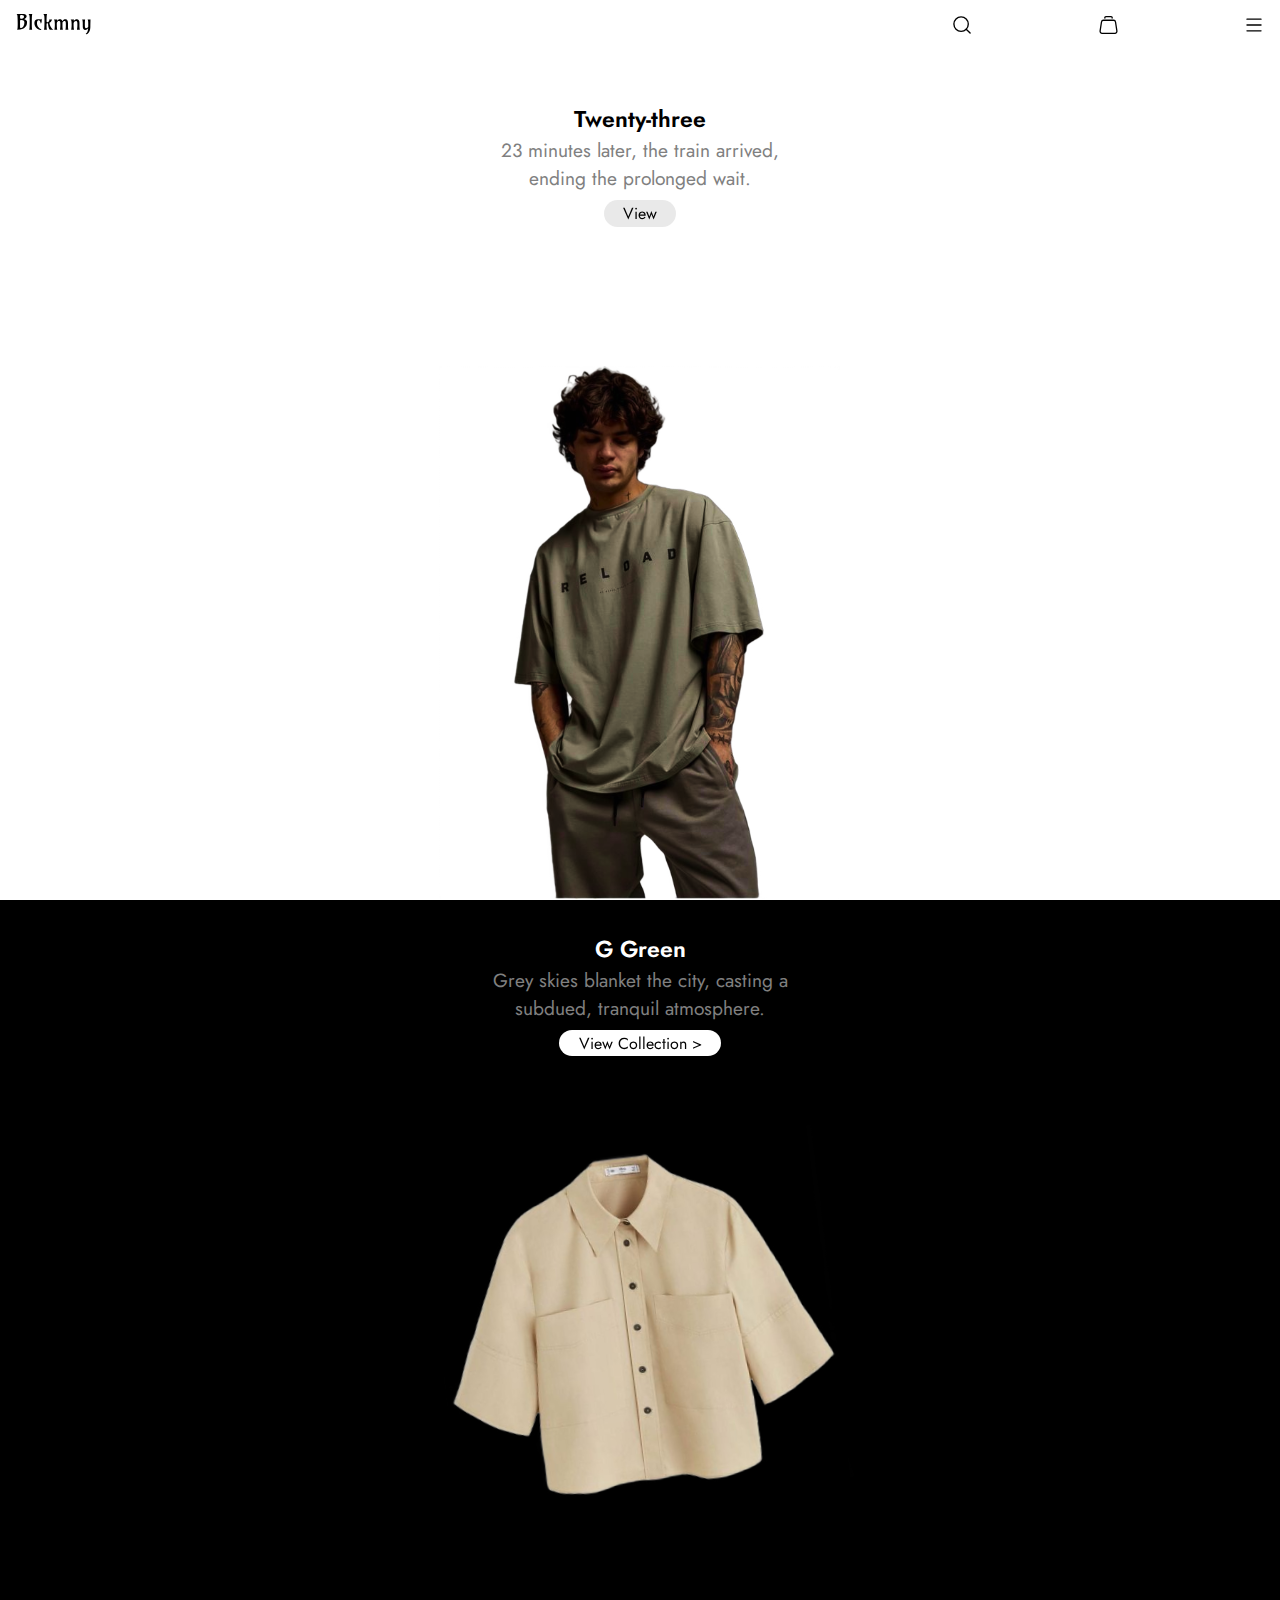
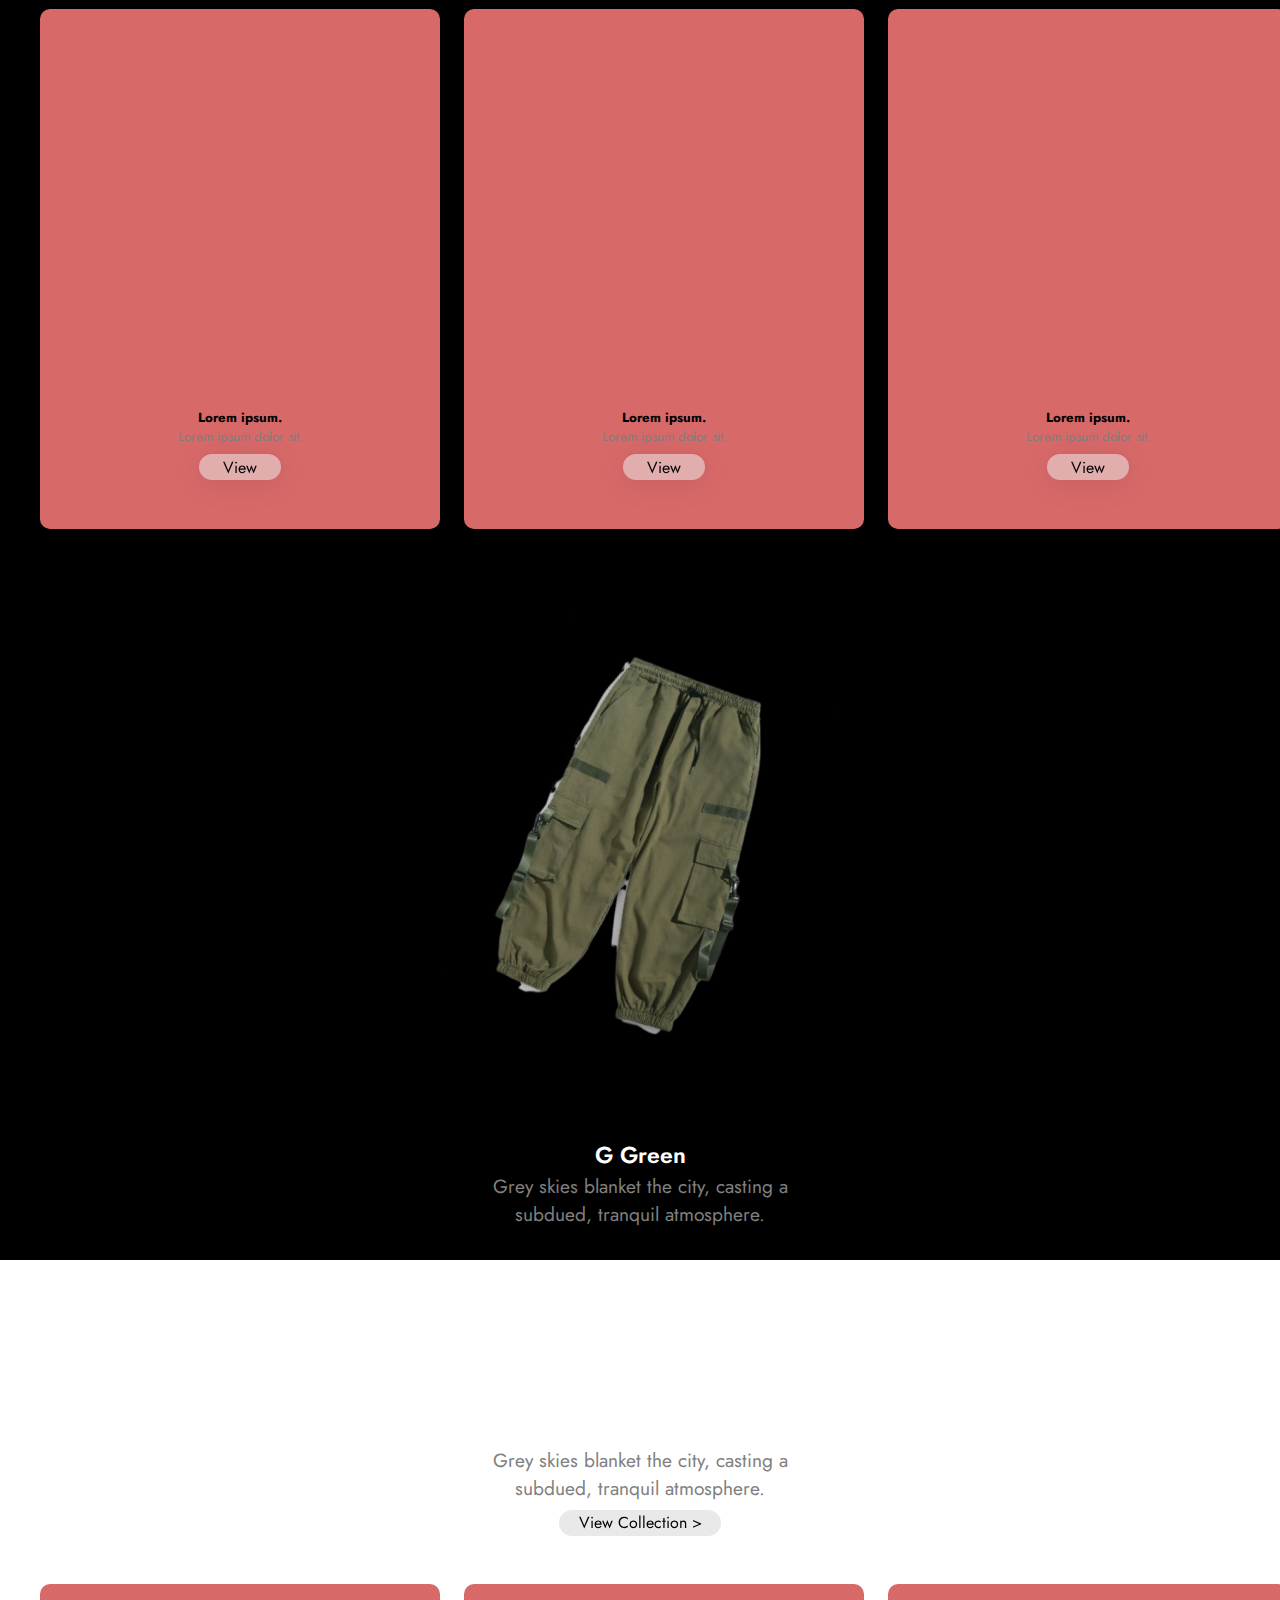
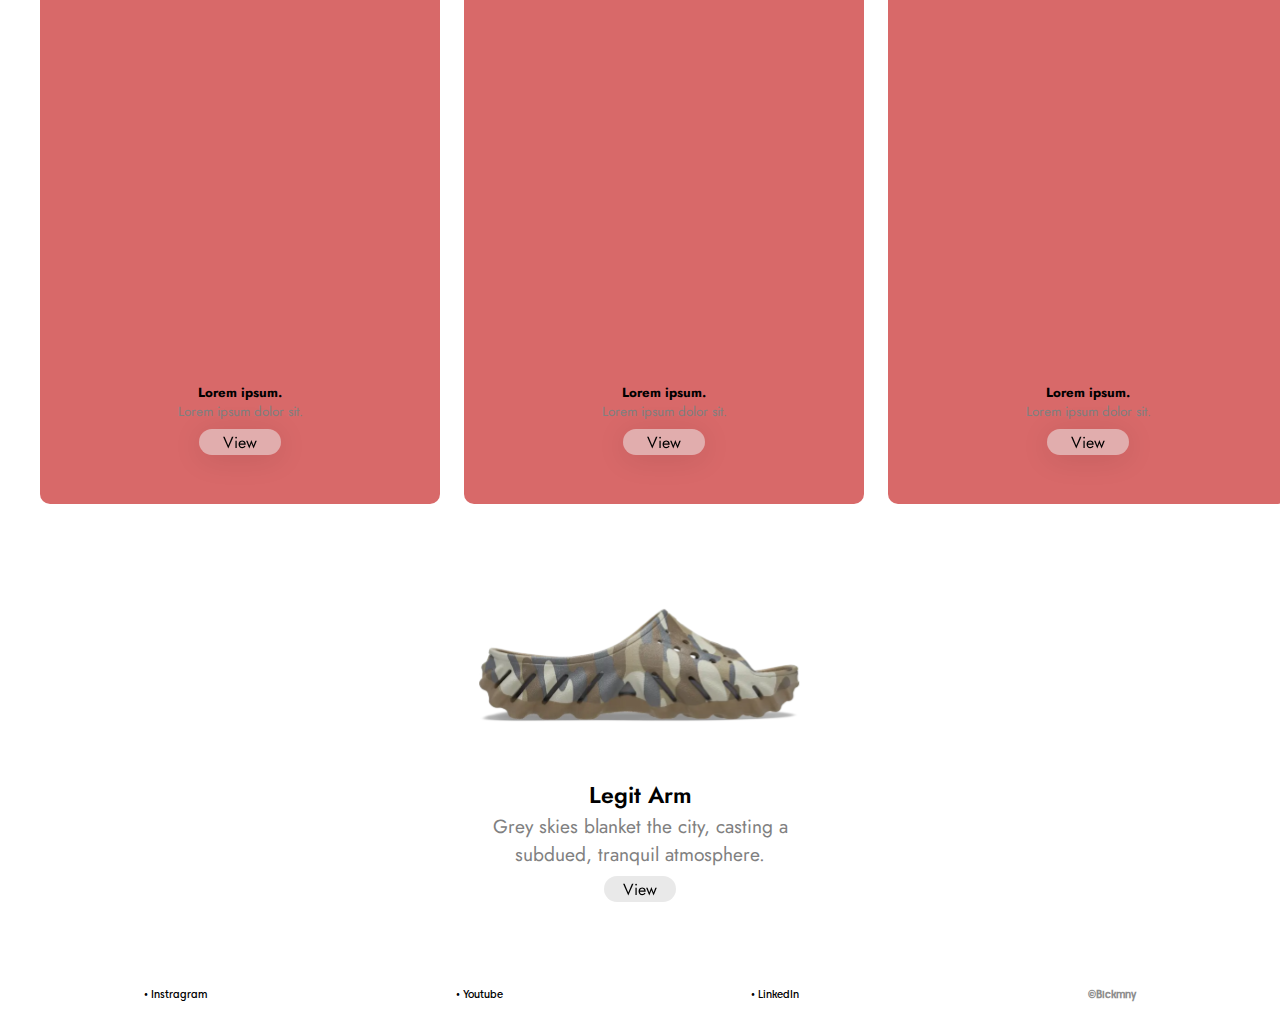
==== index.html @ bd36f1e4 "Add files via upload" ====
<!DOCTYPE html>
<html lang="en">

<head>
    <meta charset="UTF-8">
    <meta name="viewport" content="width=device-width, initial-scale=1.0">
    <title>BlckMny</title>
    <link rel="icon" href="icon.svg" type="image/x-icon">
    <link rel="stylesheet" href="asserts/style.css">
    <script src="asserts/script.js"></script>
</head>

<body>
    <header>
        <img src="asserts/logo.svg" alt="BlckMny" class="logo">
        <span class="headeroptions">
            <img src="asserts/search.svg" alt="search" class="search" onclick="menuopen(0)">
            <img src="asserts/cart.svg" alt="cart" class="cart" onclick="menuopen(1)">
            <img id="burger" src="asserts/burger.svg" alt="" class="burger" onclick="menuopen(2)">
        </span>
    </header>
    <nav id="nav">
        <div class="navnav">
            <img id="backarr" onclick="menuback()" src="asserts/back.svg" alt="">
            <img class="wrong" onclick="menuclose()" src="asserts/wrong.svg" alt="">
        </div>
        <div id="burgerlist" class="burgerlist">
            <p onclick="burgerlistinner(0)" class="navtxt">Collections</p>
            <p onclick="burgerlistinner(1)" class="navtxt">Top</p>
            <p onclick="burgerlistinner(2)" class="navtxt">Bottom</p>
            <p onclick="burgerlistinner(3)" class="navtxt">Footware</p>
            <p onclick="burgerlistinner(4)" class="navtxt">Accessories</p>
            <p onclick="burgerlistinner(5)" class="navtxt">My Order</p>
            <p onclick="burgerlistinner(6)" class="navtxt">Account</p>
            <p onclick="burgerlistinner(7)" class="navtxt">Help</p>
        </div>
        <!----------------------------------------------------------------------- collectionlist -->
        <div id="collectionlist" class="collectionlist burgerlistinner">
            <p class=" burgerlisthead">Collections</p>
            <a href="" class="navtxtin">Collection 1</a>
            <a href="" class="navtxtin">Collection 2</a>
            <a href="" class="navtxtin">Collection 3</a>
            <a href="" class="navtxtin">Collection 4</a>
        </div>
        <!------------------------------------------------------------------------------- toplist -->
        <div id="toplist" class="toplist burgerlistinner">
            <p class=" burgerlisthead">Casuals</p>
            <a href="" class="navtxtin">Sweatshirts</a>
            <a href="" class="navtxtin">Hoodies</a>
            <a href="" class="navtxtin">Sweaters</a>
            <a href="" class="navtxtin">Party Shirts</a>
            <p class=" burgerlisthead">Formals</p>
            <a href="" class="navtxtin">Polo T-Shirts</a>
            <a href="" class="navtxtin">Plain Shirts</a>
        </div>
        <!------------------------------------------------------------------------------- Bottomlist -->
        <div id="bottomlist" class="bottomlist burgerlistinner">
            <p class=" burgerlisthead">Bottoms</p>
            <a href="" class="navtxtin">Full Pants</a>
            <a href="" class="navtxtin">Shorts</a>
            <a href="" class="navtxtin">Tracks</a>
        </div>
        <!------------------------------------------------------------------------------- footwarelist -->
        <div id="footwarelist" class="footwarelist burgerlistinner">
            <p class="searchhead burgerlisthead">Footwares</p>
            <a href="" class="navtxtin">Sneakers</a>
            <a href="" class="navtxtin">Slides</a>
        </div>
        <!------------------------------------------------------------------------------- accessorieslist -->
        <div id="accessorieslist" class="accessorieslist burgerlistinner">
            <p class=" burgerlisthead">Accessories</p>
            <a href="" class="navtxtin">Chains</a>
            <a href="" class="navtxtin">Rings</a>
            <a href="" class="navtxtin">Bracelets</a>
            <a href="" class="navtxtin">Cap</a>
        </div>
        <!----------------------------------------------------------------------------------- accountlist -->
        <div id="accountlist" class="accountlist burgerlistinner">
            <div class="optionstop optionstopaccount">
                <p onclick="profile(2)" id="logout"><img src="asserts/logout.svg" alt="">Log out</p>
                <p onclick="profile(1)" id="fav"><img id="favim" src="asserts/favw.svg" alt=""> favourites</p>
                <p onclick="profile(0)" id="alorders"><img src="asserts/orders.svg" alt="">Orders</p>
                <p id="profilebtn" onclick="profile(3)" style="z-index: 5;">
                    <img src="asserts/profile.svg" alt="">Profile
                </p>
                <p id="editbtn" onclick="usereditOrders()" style="z-index: 5;">
                    <img src="asserts/edit.svg" alt="">Edit
                </p>
            </div>
            <div id="userdetails" class="userdetails">
                <span>
                    <h6>User Name:</h6>
                    <p id="username" contenteditable="false">Aadesh Siva</p>
                </span>
                <span>
                    <h6>Email:</h6>
                    <p>iaadeshsiva@gmail.com</p>
                </span>
                <span>
                    <h6>Address:</h6>
                    <p id="address" contenteditable="false">23, Muthiaya Muthaliar Street, Muthialpet, Puducherry.</p>
                </span>
                <span>
                    <h6>City:</h6>
                    <p id="city" contenteditable="false">Puducherry.</p>
                </span>
                <span>
                    <h6>Pin Code:</h6>
                    <p id="pin" contenteditable="false">607536</p>
                </span>
                <span>
                    <h6>Phone:</h6>
                    <p id="phone" contenteditable="false">9865732187</p>
                </span>
            </div>
        </div>
        <div id="myorders" class="myorders burgerlistinner">
            <div class="orderstype">
                <p>My Cart</p>
                <p>Delivered</p>
                <p>In Process</p>
            </div>
        </div>
        <div id="logoutcon" class="logoutlist burgerlistinner">
            <span class="logoutcon">
                <p>Confirm to log out ?</p>
                <span>
                    <p>Confirm</p>
                    <p onclick="cancelbtn()">Cancel</p>
                </span>
            </span>

        </div>
        <!-- -----------------------------------------------------------------------------------------search -->
        <div id="searchlist" class="searchlist">
            <form class="searchinput">
                <input autocomplete="off" placeholder="Search" type="search" value="" id="searchin" onkeyup="search()">
            </form>
            <!---------------------------------------------------------suggestions -->
            <div class="links Suggested" id="Suggested">
                <p id="sughead" class="searchhead suggesthead">Suggested links</p>
                <p class="searchhead" id="notfound">&#128683; Product Not Found</p>
                <a href="" class=" Suggestlink"><img src="asserts/searchw.svg" alt="">Red shirt</a>
                <a href="" class=" Suggestlink"><img src="asserts/searchw.svg" alt="">Red pant</a>
                <a href="" class=" Suggestlink"><img src="asserts/searchw.svg" alt="">white pant</a>
                <a href="" class=" Suggestlink"><img src="asserts/searchw.svg" alt="">green shirt</a>
                <a href="" class=" Suggestlink"><img src="asserts/searchw.svg" alt="">yellow pant</a>
            </div>
            <!---------------------------------------------------------suggestions -->
            <div class="trend" id="trend">
                <p class="searchhead">Trending links</p>
                <a href="" class="navtxt"><img src="asserts/trend.svg" alt="">Trend 1</a>
                <a href="" class="navtxt"><img src="asserts/trend.svg" alt="">Trend 2</a>
                <a href="" class="navtxt"><img src="asserts/trend.svg" alt="">Trend 3</a>
                <a href="" class="navtxt"><img src="asserts/trend.svg" alt="">Trend 4</a>
            </div>
        </div>
        <footer class="navfooter">
            <a href="">&bull; Instragram</a>
            <a href="">&bull; Youtube</a>
            <a href="">&bull; LinkedIn</a>
            <p style="color: #8e8e8e;font-weight: bolder; margin-left: 4em;">&copy;Blckmny</p>
        </footer>
    </nav>
    <section class="homecontent">
        <div class="sectiontxt">
            <p><strong>Twenty-three</strong><br> 23 minutes later, the train arrived,<br> ending the prolonged wait.</p>
            <a href="" class="view">View</a>
        </div>
        <img src="asserts/banner1.svg" alt="">
    </section>
    <section class="section2">
        <div class="sectiontxt">
            <p><strong>G Green</strong><br> Grey skies blanket the city, casting a <br> subdued, tranquil atmosphere.
            </p>
            <a href="" class="view">View Collection ></a>
        </div>
        <img src="asserts/banner2.svg" alt="">
    </section>
    <main class="scrollercon">
        <!-- 500*650 -->
        <a href="" class="scrolls"><img src="asserts/scrolls.svg" alt="">
            <div class="scrollsinfo">
                <p><strong>Lorem ipsum.</strong><br>Lorem ipsum dolor sit.</p>
                <p class="view">View</p>
            </div>
        </a>
        <a href="" class="scrolls"><img src="asserts/scrolls.svg" alt="">
            <div class="scrollsinfo">
                <p><strong>Lorem ipsum.</strong><br>Lorem ipsum dolor sit.</p>
                <p class="view">View</p>
            </div>
        </a>
        <a href="" class="scrolls"><img src="asserts/scrolls.svg" alt="">
            <div class="scrollsinfo">
                <p><strong>Lorem ipsum.</strong><br>Lorem ipsum dolor sit.</p>
                <p class="view">View</p>
            </div>
        </a>
    </main>
    <section class="section2 continue2">
        <img src="asserts/banner6.svg" alt="">
        <div class="sectiontxt">
            <p><strong>G Green</strong><br> Grey skies blanket the city, casting a <br> subdued, tranquil atmosphere.
            </p>
        </div>
    </section>
    <section class="section3">
        <video muted autoplay loop src="asserts/malebanner.mp4"></video>
        <div class="sectiontxt">
            <p>Grey skies blanket the city, casting a <br> subdued, tranquil atmosphere.
            </p>
            <a href="" class="view">View Collection ></a>
        </div>

    </section>
    <main class="scrollercon scrollcon2">
        <!-- 500*750 -->
        <a href="" class="scrolls"><img src="asserts/scrolls.svg" alt="">
            <div class="scrollsinfo">
                <p><strong>Lorem ipsum.</strong><br>Lorem ipsum dolor sit.</p>
                <p class="view">View</p>
            </div>
        </a>
        <a href="" class="scrolls"><img src="asserts/scrolls.svg" alt="">
            <div class="scrollsinfo">
                <p><strong>Lorem ipsum.</strong><br>Lorem ipsum dolor sit.</p>
                <p class="view">View</p>
            </div>
        </a>
        <a href="" class="scrolls"><img src="asserts/scrolls.svg" alt="">
            <div class="scrollsinfo">
                <p><strong>Lorem ipsum.</strong><br>Lorem ipsum dolor sit.</p>
                <p class="view">View</p>
            </div>
        </a>
    </main>
    <section class="section3 continue3">
        <img src="asserts/banner7.svg" alt="">
        <div class="sectiontxt">
            <p><strong>Legit Arm</strong><br> Grey skies blanket the city, casting a <br> subdued, tranquil atmosphere.
            </p>
            <a href="" class="view">View</a>
        </div>
    </section>
    <footer>
        <a href="">&bull; Instragram</a>
        <a href="">&bull; Youtube</a>
        <a href="">&bull; LinkedIn</a>
        <p style="color: #8e8e8e;font-weight: bolder; margin-left: 4em;">&copy;Blckmny</p>
    </footer>
</body>

</html>
---- asserts/style.css ----
* {
    margin: 0;
}

marquee {
    font-size: smaller;
    display: block;
    margin-top: 2px;
    font-family: 'Gill Sans', sans-serif;
}

::-webkit-scrollbar {
    color: transparent;
}

input,
textarea,
button,
select {
    -webkit-tap-highlight-color: rgba(0, 0, 0, 0);
}

* {
    -webkit-tap-highlight-color: transparent;
    user-select: none;
}

a,
h1,
h2,
h3,
h4,
h5,
h6,
p {
    text-decoration: none;
    margin: 0;
    padding: 0;
    white-space: nowrap;

}

@font-face {
    font-family: 'regm';
    src: url(regmedi.otf);
}

@font-face {
    font-family: 'jost';
    src: url(jost.ttf);
}

@font-face {
    font-family: 'reg';
    src: url(regular.otf);
}

@font-face {
    font-family: 'metrol';
    src: url(metrolight.otf);
}

body {
    padding: 0;
    margin: 0;
    overflow: hidden;
    overflow-y: scroll;
    background-color: white;
}

/* ------------------------------header--------- */
header {
    width: 100vw;
    display: flex;
    justify-content: space-between;
    align-items: center;
    position: fixed;
    top: 0;
    background: rgba(255, 255, 255, 0.352);
    backdrop-filter: blur(15px);
    -webkit-backdrop-filter: blur(7px);
    z-index: 1;
}

header .logo {
    height: 1.3em;
    margin: 0 0 0 1em;
    cursor: pointer;
}

header .headeroptions {
    padding: 1em;
    display: flex;
    align-items: center;
    gap: 10vw;
}

.headeroptions img {
    height: 1.1em;
    cursor: pointer;
}

.headeroptions .burger {
    width: 1em;
    margin-right: 0.1em;

}

/* -----------------------------------------------------sections */
section {
    display: flex;
    flex-direction: column;
    align-items: center;
    font-family: jost;
    overflow: hidden;
}

.homecontent {
    height: 100svh;
    display: flex;
    flex-direction: column;
    justify-content: space-between;
}

section img {
    width: 100vw;
    max-width: 27em;
}

.sectiontxt {
    display: flex;
    flex-direction: column;
    align-items: center;
    padding: 0 2em;
    margin-top: 6.4em;
}

section .sectiontxt p {
    text-wrap: wrap;
    text-align: center;
    font-size: larger;
    color: grey;

}

section .sectiontxt p strong {
    font-size: larger;
    font-weight: 600;
    color: #000000;
}

section .sectiontxt .view {
    margin-top: 0.5em;
    font-size: medium;
    padding: 0.1em 1.2em;
    background: rgba(206, 206, 206, 0.46);
    backdrop-filter: blur(7px);
    -webkit-backdrop-filter: blur(7px);
    border-radius: 30px;
    color: rgb(0, 0, 0);
}

/* -----------------------------------------------------------------------section2 */
.section2 {
    background-color: black;
}

.section2 img {
    rotate: -7deg;
    margin: 4em 0;
}

.section2 .sectiontxt {
    margin: 2em 0 1em 0;
}

.section2 .sectiontxt p strong {
    color: white;

}

.section2 .sectiontxt .view {
    background-color: white;
}

/* ----------------------------------------------------------------------------main */
main {
    padding: 2em 1em;
    background-color: black;
    display: flex;
    gap: 1.5em;
    overflow-x: scroll;
}

.scrolls {
    position: relative;
}

.scrolls img {
    /*-500*650-*/
    width: 75vw;
    border-radius: 10px;
    max-width: 25em;
}

.scrolls:first-child {
    margin-left: 1.5em;
}

.scrolls:last-child {
    margin-right: 1.5em;
}

.scrollsinfo {
    width: 100%;
    position: absolute;
    bottom: 10%;
    display: flex;
    flex-direction: column;
    justify-content: center;
    align-items: center;
}

.scrollsinfo p {
    font-family: jost;
    text-wrap: wrap;
    text-align: center;
    font-size: smaller;
    color: grey;
}

.scrollsinfo strong {
    color: #000;
}

.scrollsinfo .view {
    margin-top: 0.5em;
    font-size: medium;
    padding: 0.1em 1.5em;
    background: rgba(232, 232, 232, 0.534);
    box-shadow: 0 4px 30px rgba(0, 0, 0, 0.1);
    backdrop-filter: blur(7px);
    -webkit-backdrop-filter: blur(7px);
    border-radius: 30px;
    color: rgb(0, 0, 0);
}

/* ------------------------------------------------------------------------continue2 */
.continue2 {
    padding: 1em 0;
}

.continue2 img {
    rotate: 20deg;
}

/* -------------------------------------------------------------------------section3 */
.section3 {
    padding-top: 1.2em;
}

.section3 video {
    width: 90vw;
    max-width: 35em;
    border-radius: 10px;
}

/* ----------------------------------------------------------------------scrollcon2 */
.scrollcon2 {
    background-color: white;
}

.section3 .sectiontxt {
    margin: 1em;
}

/* -----------------------------------------------------------------------nav */
@keyframes popup {
    from {
        border-radius: 100%;
    }

    to {
        border-radius: 0;
    }
}

@keyframes scrolldown {
    from {
        height: 0;
    }

    to {
        height: 100dvh;
    }
}

nav {
    height: 100dvh;
    width: 100vw;
    background-color: #151515;
    position: fixed;
    z-index: 2;
    display: none;
    flex-direction: column;
    overflow: hidden;
    animation: scrolldown 0.4s ease-in-out;
    scroll-behavior: smooth;
}

nav .navnav {
    display: flex;
    justify-content: end;
    padding: 1em;
    padding-top: 1.2em;
}

.navnav img {
    height: 0.9em;
    animation: popup 0.5s forwards;
    cursor: pointer;

}

#backarr {
    position: absolute;
    left: 1em;
    display: none;
}

/* -------------------------burgerlist */
.burgerlist {
    display: none;
    flex-direction: column;
}

.burgerlist .navtxt {
    font-family: regm;
    font-weight: 500;
    font-size: xx-large;
    margin: 0.5em 1em 0 1em;
    color: rgb(232, 229, 229);
    animation: slideInFromleft 0.4s ease-in;
}

@keyframes slideInFromRight {
    0% {
        transform: translateX(2%);
        opacity: 0;
    }

    100% {
        transform: translateX(0);
        opacity: 1;
    }
}

@keyframes slideInFromleft {
    0% {
        transform: translateX(-2%);
        opacity: 0;
    }

    100% {
        transform: translateX(0);
        opacity: 1;
    }
}

.burgerlistinner {
    display: none;
    flex-direction: column;
}

.burgerlisthead {
    margin: 2em 0 0 2.7em;
    font-size: large;
    color: rgb(138, 138, 138);
    font-family: regm;
}

.burgerlistinner .navtxtin {
    font-family: regm;
    font-weight: 500;
    font-size: x-large;
    margin: 1em 2em 0 2.7em;
    color: rgb(232, 229, 229);
    display: flex;
    align-items: center;
    gap: 0.5em;
    animation: slideInFromRight 0.3s ease-in;

}

/* -------------------------searchlist */
.searchlist {
    display: flex;
    flex-direction: column;
    z-index: 10;
}

.searchhead {
    color: rgb(138, 138, 138);
    font-family: regm;
    margin: 0 3em;
    font-size: smaller;
}

.trend {
    display: flex;
    flex-direction: column;
}

.searchlist .navtxt {
    font-family: regm;
    font-weight: 500;
    font-size: large;
    margin: 1em 2em 0 2em;
    color: rgb(232, 229, 229);
    display: flex;
    align-items: center;
    gap: 0.5em;
}

.searchlist .navtxt img {
    width: 0.8em;
}

.searchinput {
    width: 100vw;
    display: grid;
    place-items: center;
    margin-bottom: 1.3em;
    gap: 0.5em;
}

.searchinput input {
    width: 60vw;
    background-color: transparent;
    font-size: x-large;
    font-family: regm;
    padding: 1em 0;
    border: none;
    outline: none;
    color: white;
}

.searchinput input::placeholder {
    font-family: regm;
    font-size: x-large;
    color: grey;
}

.searchinput input::-webkit-search-cancel-button {
    appearance: none;
    display: inline-block;
    width: 0.9em;
    aspect-ratio: 1/1;
    background-image: url('searchwrong.svg');
    background-size: cover;
    cursor: pointer;
}

.Suggested {
    display: none;
    flex-direction: column;
}

.searchlist .Suggestlink {
    font-family: regm;
    font-weight: 500;
    font-size: large;
    margin: 1em 2em 0 2em;
    color: rgb(232, 229, 229);
    display: flex;
    align-items: center;
    gap: 0.5em;
}

.searchlist .Suggestlink img {
    width: 0.8em;
}

#notfound {
    display: none;
    padding-left: 1em;
}

.optionstop {
    margin: 0 0.5em 1em 0.5em;
    color: black;
    display: flex;
    justify-content: space-around;
    overflow-x: scroll;
    gap: 0.1em;
}

.optionstop p {
    padding: 0.5em 1em;
    border-radius: 30px;
    background-color: #f1f1f1;
    font-size: small;
    font-family: regm;
    display: flex;
    gap: 0.4em;
    cursor: pointer;
}

.optionstop p img {
    width: 0.8em;
}

#profilebtn {
    display: none;
}

.optionstopaccount {
    margin-top: 0.5em;
    animation: slideInFromRight 0.2s ease-in;
}

.optionstopaccount p {
    color: white;
    background-color: #313131;
}

.optionstopaccount p:hover {
    animation: grow 0.3s forwards;
}

.userdetails {
    width: 100vw;
    color: white;
    animation: slideInFromRight 0.4s ease-in;
}

.userdetails span {
    display: flex;
    justify-content: start;
    align-items: start;
}

.userdetails span p {
    text-wrap: wrap;
    margin: 0.7em 0;
    font-family: regm;
    font-size: large;
    outline: none;
    border: none;
}

.userdetails span h6 {
    font-size: large;
    font-weight: 500;
    color: #939393;
    font-family: regm;
    margin: 0.7em 0.5em 0.7em 2em;
}

.orderstype {
    width: 100vw;
    display: flex;
    justify-content: space-around;
    font-family: regm;
    font-size: small;
    color: rgb(139, 139, 139);
    animation: slideInFromRight 0.4s ease-in;
}

.orderstype p {
    padding: 0.5em 0.3em;
}

@keyframes grow {
    from {
        opacity: 0.5;
    }

    to {
        opacity: 1;
    }
}

.orderstype p:hover {
    animation: grow 0.3s forwards;
}

.logoutlist {
    width: 100vw;
    height: 100dvh;
    display: none;
    place-items: center;
    position: fixed;
    color: white;
    background: rgba(57, 57, 57, 0.43);
    backdrop-filter: blur(13.8px);
    -webkit-backdrop-filter: blur(13.8px);
    z-index: 20;
}

.logoutcon {
    padding: 1.5em 2em;
    background-color: #4a4a4a;
    border-radius: 10px;
    font-family: regm;
}

.logoutcon span {
    width: 100%;
    display: flex;
    justify-content: space-around;
    gap: 0.5em;
}

.logoutcon span p {
    margin-top: 1em;
    padding: 0.7em 1.3em;
    border-radius: 30px;
    background-color: #353535;
    font-size: smaller;
}

.logoutcon span p:last-child {
    background-color: #1b1b1b;
}

/* ---------------------------------------------------------------------------footer */

footer {
    margin-top: 5em;
    padding: 2em;
    font-size: x-small;
    font-family: regm;
    display: flex;
    justify-content: space-around;
}

footer a {
    color: #000;
}

.navfooter {
    width: 90vw;
    position: absolute;
    bottom: 0;
    background-color: transparent;
    box-shadow: none;
}

.navfooter a {
    color: #7b7a7a;

}
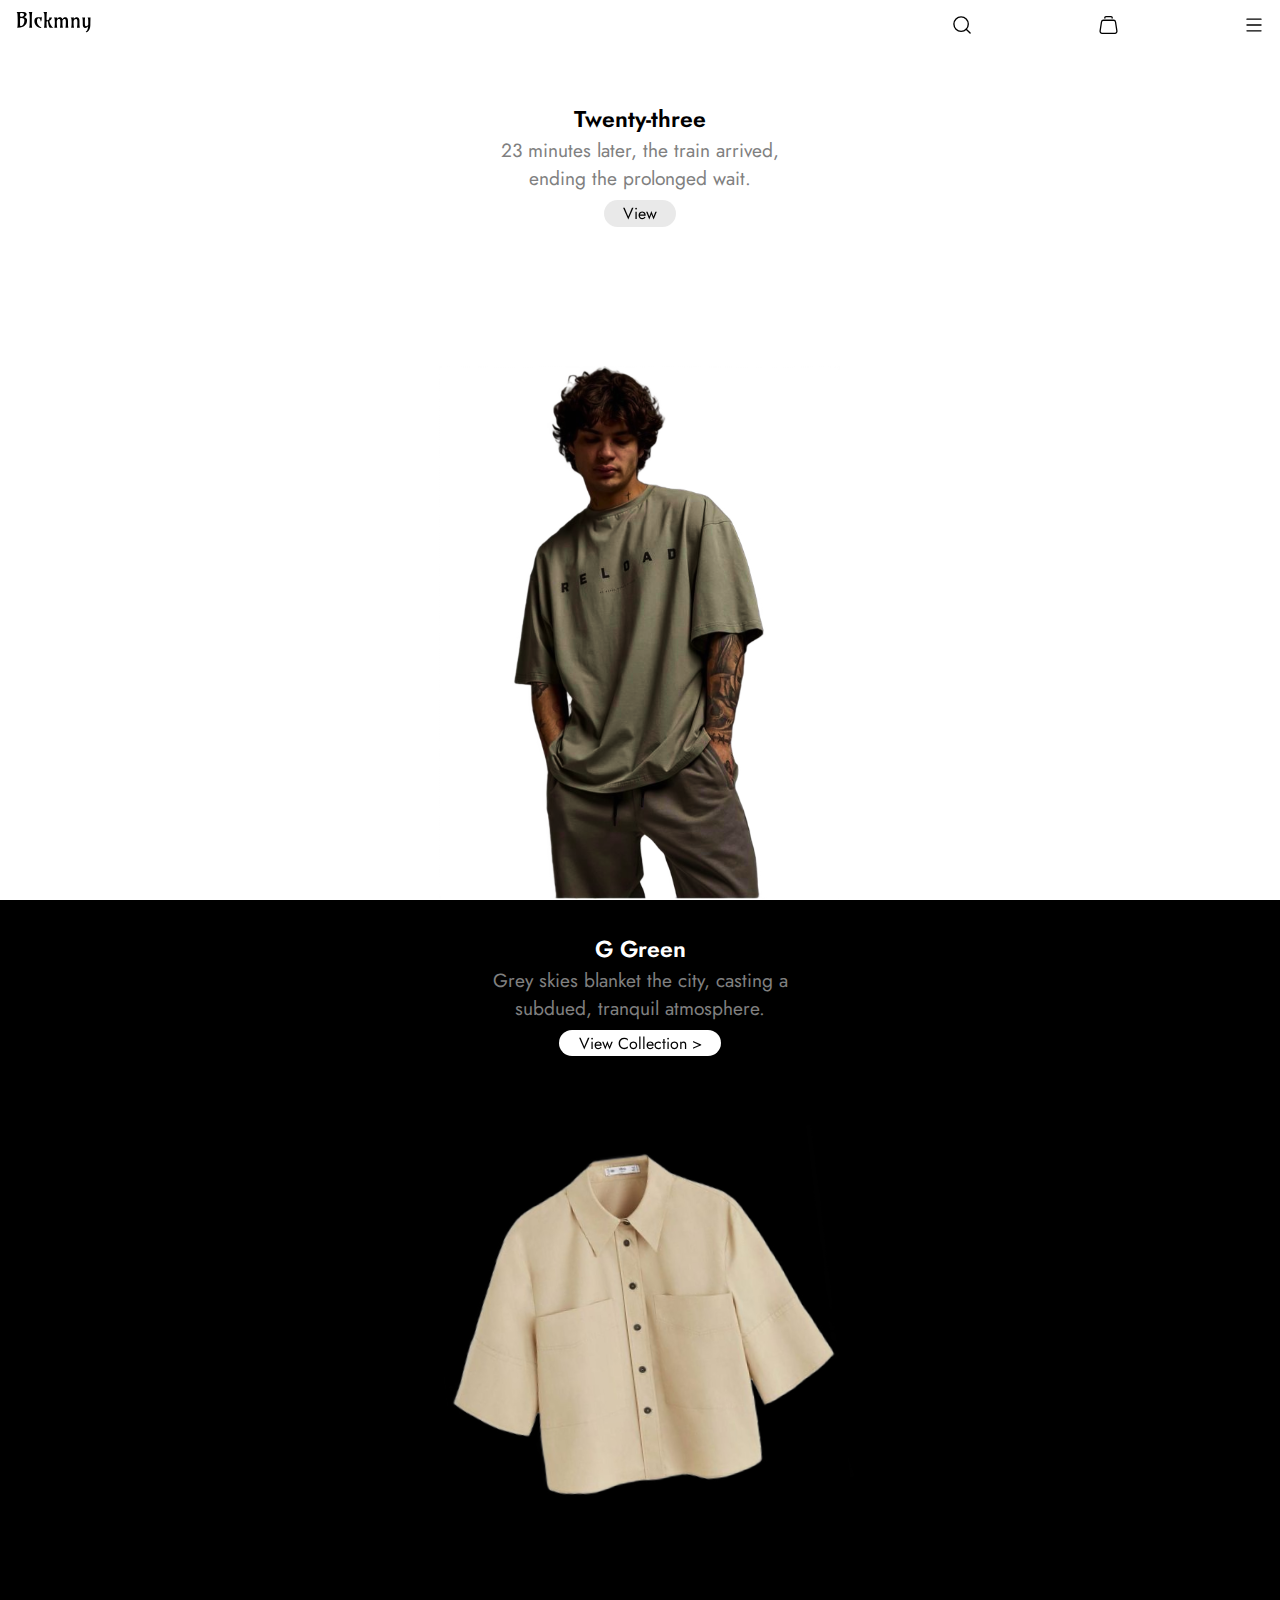
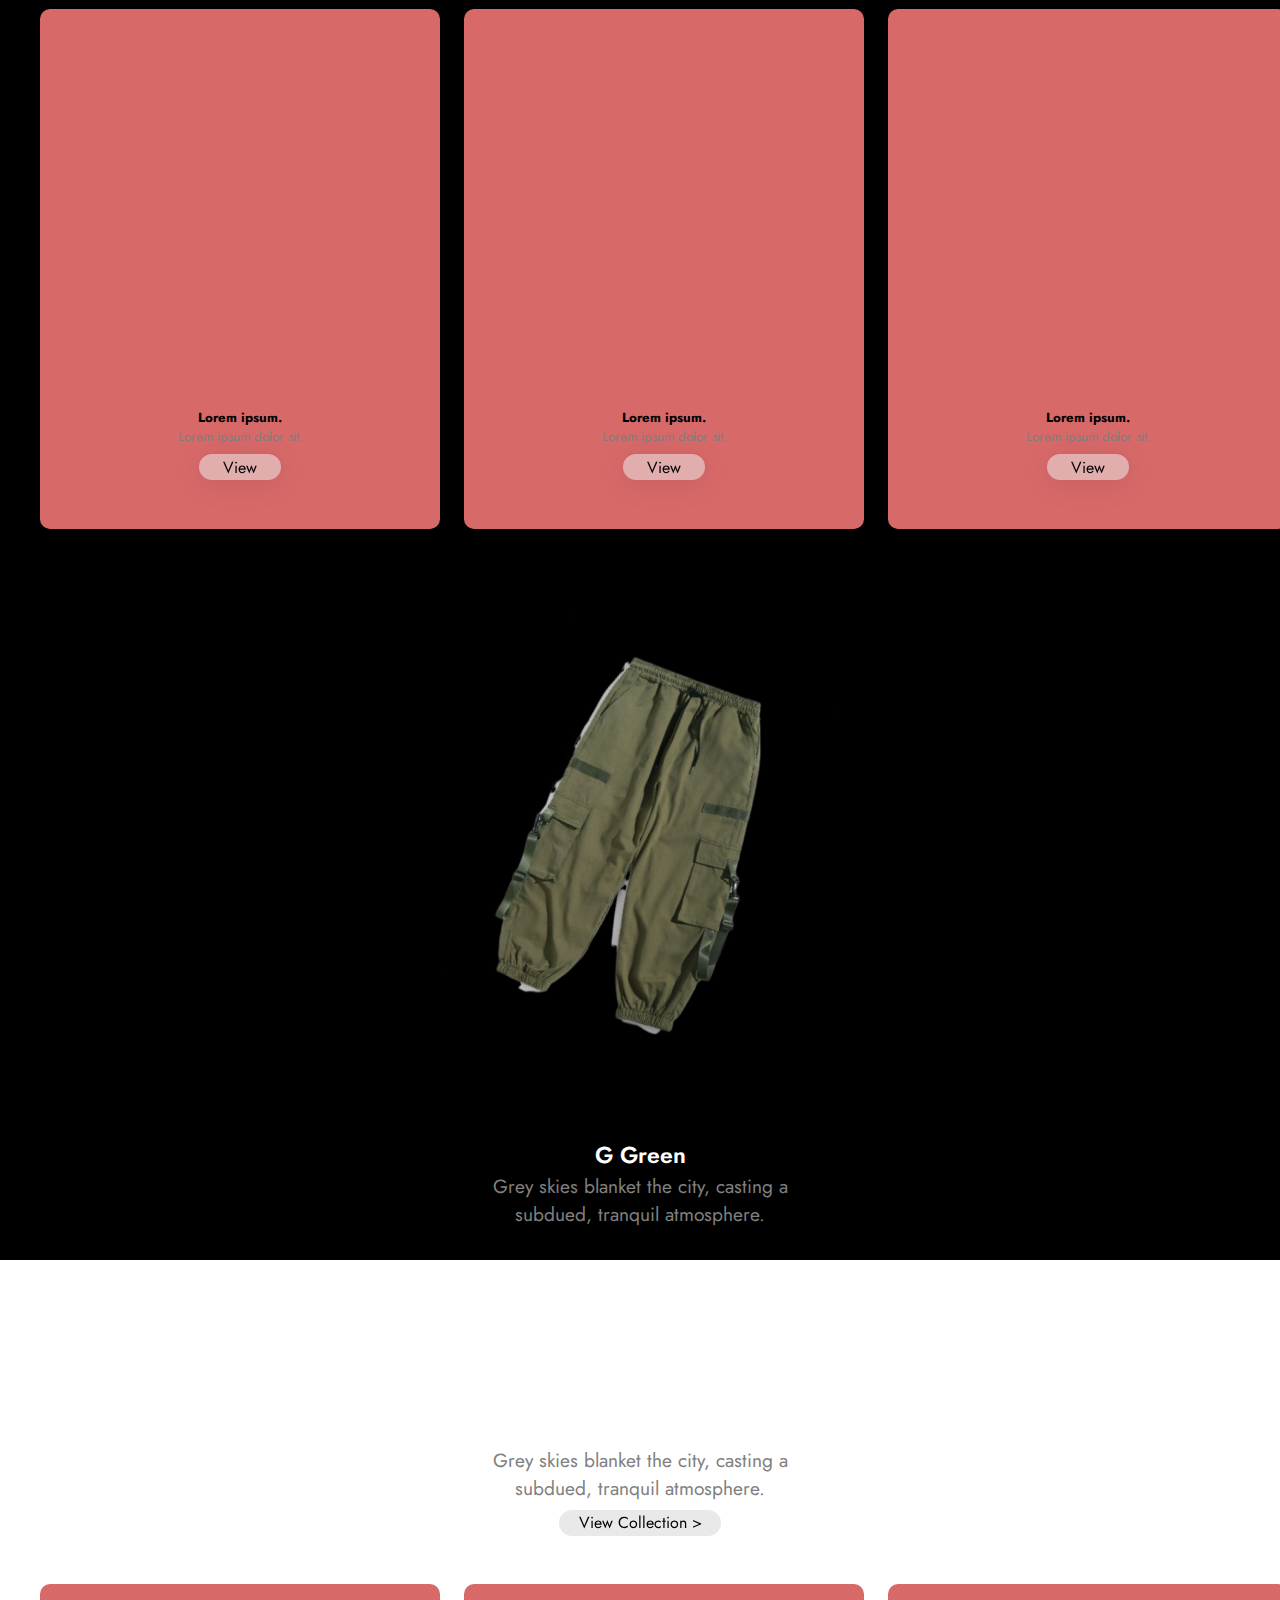
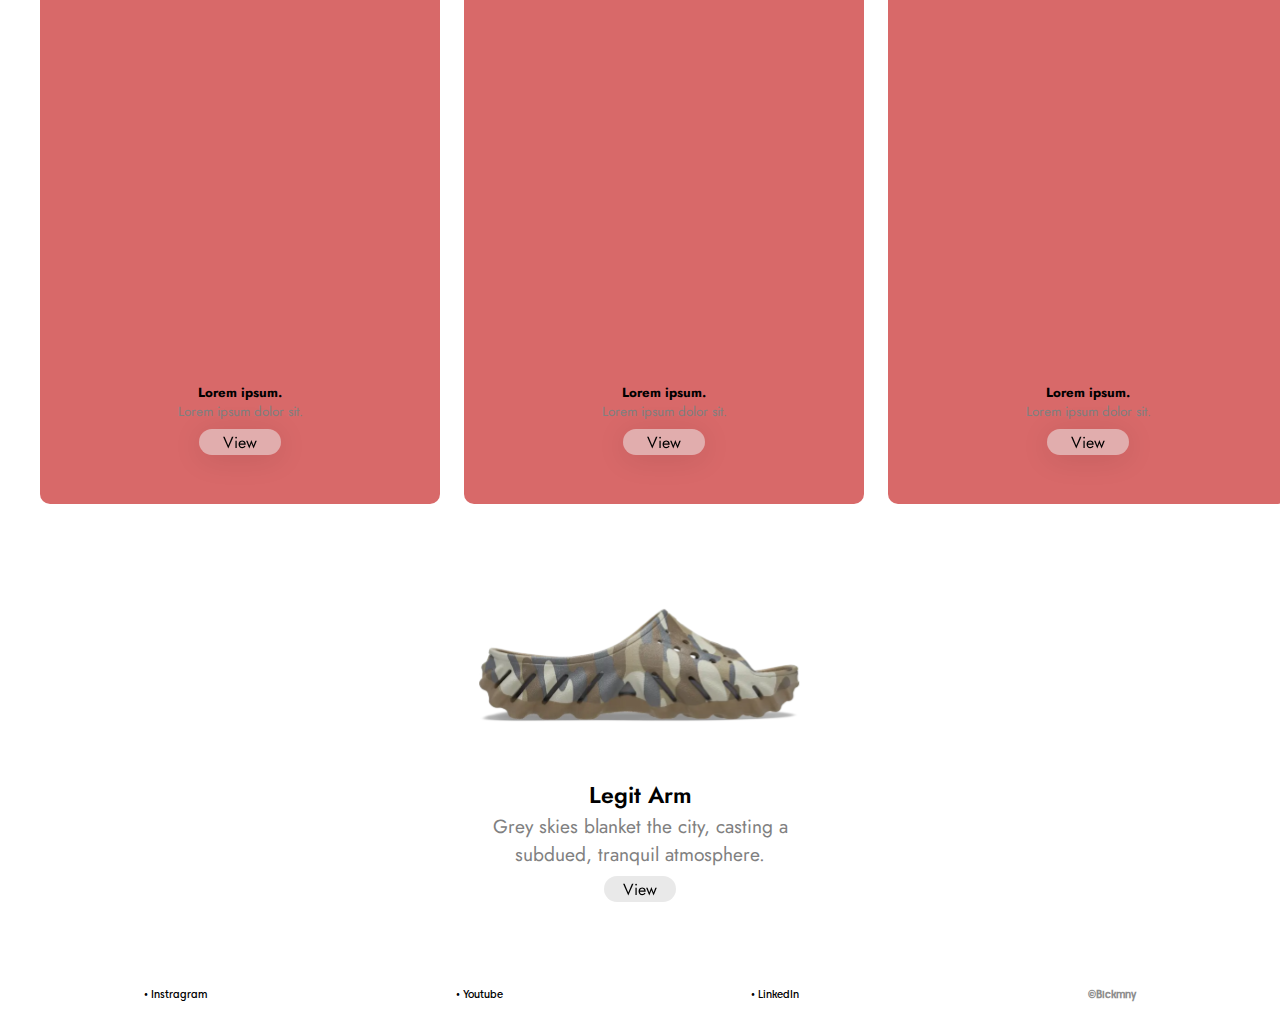
==== commit 8365dc66: "Add files via upload" ====
--- a/index.html
+++ b/index.html
@@ -11,157 +11,7 @@
 </head>
 
 <body>
-    <header>
-        <img src="asserts/logo.svg" alt="BlckMny" class="logo">
-        <span class="headeroptions">
-            <img src="asserts/search.svg" alt="search" class="search" onclick="menuopen(0)">
-            <img src="asserts/cart.svg" alt="cart" class="cart" onclick="menuopen(1)">
-            <img id="burger" src="asserts/burger.svg" alt="" class="burger" onclick="menuopen(2)">
-        </span>
-    </header>
-    <nav id="nav">
-        <div class="navnav">
-            <img id="backarr" onclick="menuback()" src="asserts/back.svg" alt="">
-            <img class="wrong" onclick="menuclose()" src="asserts/wrong.svg" alt="">
-        </div>
-        <div id="burgerlist" class="burgerlist">
-            <p onclick="burgerlistinner(0)" class="navtxt">Collections</p>
-            <p onclick="burgerlistinner(1)" class="navtxt">Top</p>
-            <p onclick="burgerlistinner(2)" class="navtxt">Bottom</p>
-            <p onclick="burgerlistinner(3)" class="navtxt">Footware</p>
-            <p onclick="burgerlistinner(4)" class="navtxt">Accessories</p>
-            <p onclick="burgerlistinner(5)" class="navtxt">My Order</p>
-            <p onclick="burgerlistinner(6)" class="navtxt">Account</p>
-            <p onclick="burgerlistinner(7)" class="navtxt">Help</p>
-        </div>
-        <!----------------------------------------------------------------------- collectionlist -->
-        <div id="collectionlist" class="collectionlist burgerlistinner">
-            <p class=" burgerlisthead">Collections</p>
-            <a href="" class="navtxtin">Collection 1</a>
-            <a href="" class="navtxtin">Collection 2</a>
-            <a href="" class="navtxtin">Collection 3</a>
-            <a href="" class="navtxtin">Collection 4</a>
-        </div>
-        <!------------------------------------------------------------------------------- toplist -->
-        <div id="toplist" class="toplist burgerlistinner">
-            <p class=" burgerlisthead">Casuals</p>
-            <a href="" class="navtxtin">Sweatshirts</a>
-            <a href="" class="navtxtin">Hoodies</a>
-            <a href="" class="navtxtin">Sweaters</a>
-            <a href="" class="navtxtin">Party Shirts</a>
-            <p class=" burgerlisthead">Formals</p>
-            <a href="" class="navtxtin">Polo T-Shirts</a>
-            <a href="" class="navtxtin">Plain Shirts</a>
-        </div>
-        <!------------------------------------------------------------------------------- Bottomlist -->
-        <div id="bottomlist" class="bottomlist burgerlistinner">
-            <p class=" burgerlisthead">Bottoms</p>
-            <a href="" class="navtxtin">Full Pants</a>
-            <a href="" class="navtxtin">Shorts</a>
-            <a href="" class="navtxtin">Tracks</a>
-        </div>
-        <!------------------------------------------------------------------------------- footwarelist -->
-        <div id="footwarelist" class="footwarelist burgerlistinner">
-            <p class="searchhead burgerlisthead">Footwares</p>
-            <a href="" class="navtxtin">Sneakers</a>
-            <a href="" class="navtxtin">Slides</a>
-        </div>
-        <!------------------------------------------------------------------------------- accessorieslist -->
-        <div id="accessorieslist" class="accessorieslist burgerlistinner">
-            <p class=" burgerlisthead">Accessories</p>
-            <a href="" class="navtxtin">Chains</a>
-            <a href="" class="navtxtin">Rings</a>
-            <a href="" class="navtxtin">Bracelets</a>
-            <a href="" class="navtxtin">Cap</a>
-        </div>
-        <!----------------------------------------------------------------------------------- accountlist -->
-        <div id="accountlist" class="accountlist burgerlistinner">
-            <div class="optionstop optionstopaccount">
-                <p onclick="profile(2)" id="logout"><img src="asserts/logout.svg" alt="">Log out</p>
-                <p onclick="profile(1)" id="fav"><img id="favim" src="asserts/favw.svg" alt=""> favourites</p>
-                <p onclick="profile(0)" id="alorders"><img src="asserts/orders.svg" alt="">Orders</p>
-                <p id="profilebtn" onclick="profile(3)" style="z-index: 5;">
-                    <img src="asserts/profile.svg" alt="">Profile
-                </p>
-                <p id="editbtn" onclick="usereditOrders()" style="z-index: 5;">
-                    <img src="asserts/edit.svg" alt="">Edit
-                </p>
-            </div>
-            <div id="userdetails" class="userdetails">
-                <span>
-                    <h6>User Name:</h6>
-                    <p id="username" contenteditable="false">Aadesh Siva</p>
-                </span>
-                <span>
-                    <h6>Email:</h6>
-                    <p>iaadeshsiva@gmail.com</p>
-                </span>
-                <span>
-                    <h6>Address:</h6>
-                    <p id="address" contenteditable="false">23, Muthiaya Muthaliar Street, Muthialpet, Puducherry.</p>
-                </span>
-                <span>
-                    <h6>City:</h6>
-                    <p id="city" contenteditable="false">Puducherry.</p>
-                </span>
-                <span>
-                    <h6>Pin Code:</h6>
-                    <p id="pin" contenteditable="false">607536</p>
-                </span>
-                <span>
-                    <h6>Phone:</h6>
-                    <p id="phone" contenteditable="false">9865732187</p>
-                </span>
-            </div>
-        </div>
-        <div id="myorders" class="myorders burgerlistinner">
-            <div class="orderstype">
-                <p>My Cart</p>
-                <p>Delivered</p>
-                <p>In Process</p>
-            </div>
-        </div>
-        <div id="logoutcon" class="logoutlist burgerlistinner">
-            <span class="logoutcon">
-                <p>Confirm to log out ?</p>
-                <span>
-                    <p>Confirm</p>
-                    <p onclick="cancelbtn()">Cancel</p>
-                </span>
-            </span>
-
-        </div>
-        <!-- -----------------------------------------------------------------------------------------search -->
-        <div id="searchlist" class="searchlist">
-            <form class="searchinput">
-                <input autocomplete="off" placeholder="Search" type="search" value="" id="searchin" onkeyup="search()">
-            </form>
-            <!---------------------------------------------------------suggestions -->
-            <div class="links Suggested" id="Suggested">
-                <p id="sughead" class="searchhead suggesthead">Suggested links</p>
-                <p class="searchhead" id="notfound">&#128683; Product Not Found</p>
-                <a href="" class=" Suggestlink"><img src="asserts/searchw.svg" alt="">Red shirt</a>
-                <a href="" class=" Suggestlink"><img src="asserts/searchw.svg" alt="">Red pant</a>
-                <a href="" class=" Suggestlink"><img src="asserts/searchw.svg" alt="">white pant</a>
-                <a href="" class=" Suggestlink"><img src="asserts/searchw.svg" alt="">green shirt</a>
-                <a href="" class=" Suggestlink"><img src="asserts/searchw.svg" alt="">yellow pant</a>
-            </div>
-            <!---------------------------------------------------------suggestions -->
-            <div class="trend" id="trend">
-                <p class="searchhead">Trending links</p>
-                <a href="" class="navtxt"><img src="asserts/trend.svg" alt="">Trend 1</a>
-                <a href="" class="navtxt"><img src="asserts/trend.svg" alt="">Trend 2</a>
-                <a href="" class="navtxt"><img src="asserts/trend.svg" alt="">Trend 3</a>
-                <a href="" class="navtxt"><img src="asserts/trend.svg" alt="">Trend 4</a>
-            </div>
-        </div>
-        <footer class="navfooter">
-            <a href="">&bull; Instragram</a>
-            <a href="">&bull; Youtube</a>
-            <a href="">&bull; LinkedIn</a>
-            <p style="color: #8e8e8e;font-weight: bolder; margin-left: 4em;">&copy;Blckmny</p>
-        </footer>
-    </nav>
+    <include id="navbarHTML"></include>
     <section class="homecontent">
         <div class="sectiontxt">
             <p><strong>Twenty-three</strong><br> 23 minutes later, the train arrived,<br> ending the prolonged wait.</p>
@@ -249,6 +99,13 @@
         <a href="">&bull; LinkedIn</a>
         <p style="color: #8e8e8e;font-weight: bolder; margin-left: 4em;">&copy;Blckmny</p>
     </footer>
+    <script>
+        fetch('navbar.html')
+            .then(response => response.text())
+            .then(html => {
+                document.getElementById('navbarHTML').innerHTML = html;
+            });
+    </script>
 </body>
 
 </html>--- a/asserts/style.css
+++ b/asserts/style.css
@@ -300,6 +300,7 @@
     width: 100vw;
     background-color: #151515;
     position: fixed;
+    top: 0;
     z-index: 2;
     display: none;
     flex-direction: column;
@@ -592,7 +593,7 @@
     place-items: center;
     position: fixed;
     color: white;
-    background: rgba(57, 57, 57, 0.43);
+    background: rgba(33, 33, 33, 0.104);
     backdrop-filter: blur(13.8px);
     -webkit-backdrop-filter: blur(13.8px);
     z-index: 20;
@@ -624,6 +625,75 @@
     background-color: #1b1b1b;
 }
 
+.myorderproducts {
+    margin: 1em;
+    padding: 1em;
+    display: flex;
+    outline: 1px dashed white;
+    border-radius: 5px;
+}
+
+.myorderproducts img {
+    height: 4em;
+}
+
+.myorderproductstxt {
+    margin-left: 1.5em;
+    display: flex;
+    flex-direction: column;
+    justify-content: center;
+    gap: 0.1em;
+    font-family: regm;
+    font-size: small;
+    color: white;
+}
+
+.helplist {
+    color: white;
+    margin: 1.3em;
+    animation: slideInFromRight 0.4s ease-in;
+}
+
+.helplist .helplisttxt {
+    padding: 1em 0;
+    border-bottom: 0.5px solid red;
+    font-family: regm;
+    font-size: small;
+}
+
+@keyframes answerslid {
+    from {
+        max-height: 0;
+        opacity: 0;
+    }
+
+    to {
+        max-height: 10em;
+        opacity: 1;
+    }
+}
+
+.question {
+    display: flex;
+    justify-content: space-between;
+    white-space: wrap;
+}
+
+.question span {
+    margin: 0 1em;
+}
+
+.answer {
+    margin-left: 0.5em;
+    margin-top: 0.5em;
+    font-family: monospace;
+    display: none;
+    text-wrap: wrap;
+    font-size: medium;
+    overflow: hidden;
+    animation: answerslid 0.3s ease-in;
+}
+
 /* ---------------------------------------------------------------------------footer */
 
 footer {
@@ -648,6 +718,62 @@
 }
 
 .navfooter a {
-    color: #7b7a7a;
-
+    color: #b6b6b6;
+
+}
+
+.backtohomepage {
+    display: none;
+}
+
+/* ----------------------------------------------------------INFO */
+.about {
+    margin-top: 3.2em;
+    color: #646464;
+}
+
+.aboutnav {
+    font-family: metrol;
+    font-size: 2em;
+    padding: 1.7em 1.5em 0.7em 1.5em;
+    font-weight: bolder;
+    color: #121212;
+}
+
+.aboutus .topic {
+    font-family: regm;
+    font-weight: 500;
+    font-size: x-large;
+    padding: 1em 2em;
+    color: #494949;
+}
+
+.aboutus p {
+    padding: 0 3em;
+    font-family: sans-serif;
+    font-size: large;
+    text-wrap: balance;
+}
+
+.aboutus a {
+    color: #0164ce;
+}
+
+.locations {
+    display: flex;
+    justify-content: center;
+    align-items: center;
+    flex-direction: column;
+}
+
+.locations a {
+    padding: 1em;
+    display: flex;
+    flex-direction: column;
+}
+
+.locations img {
+    width: 75vw;
+    max-width: 75vw;
+    border-radius: 5px;
 }